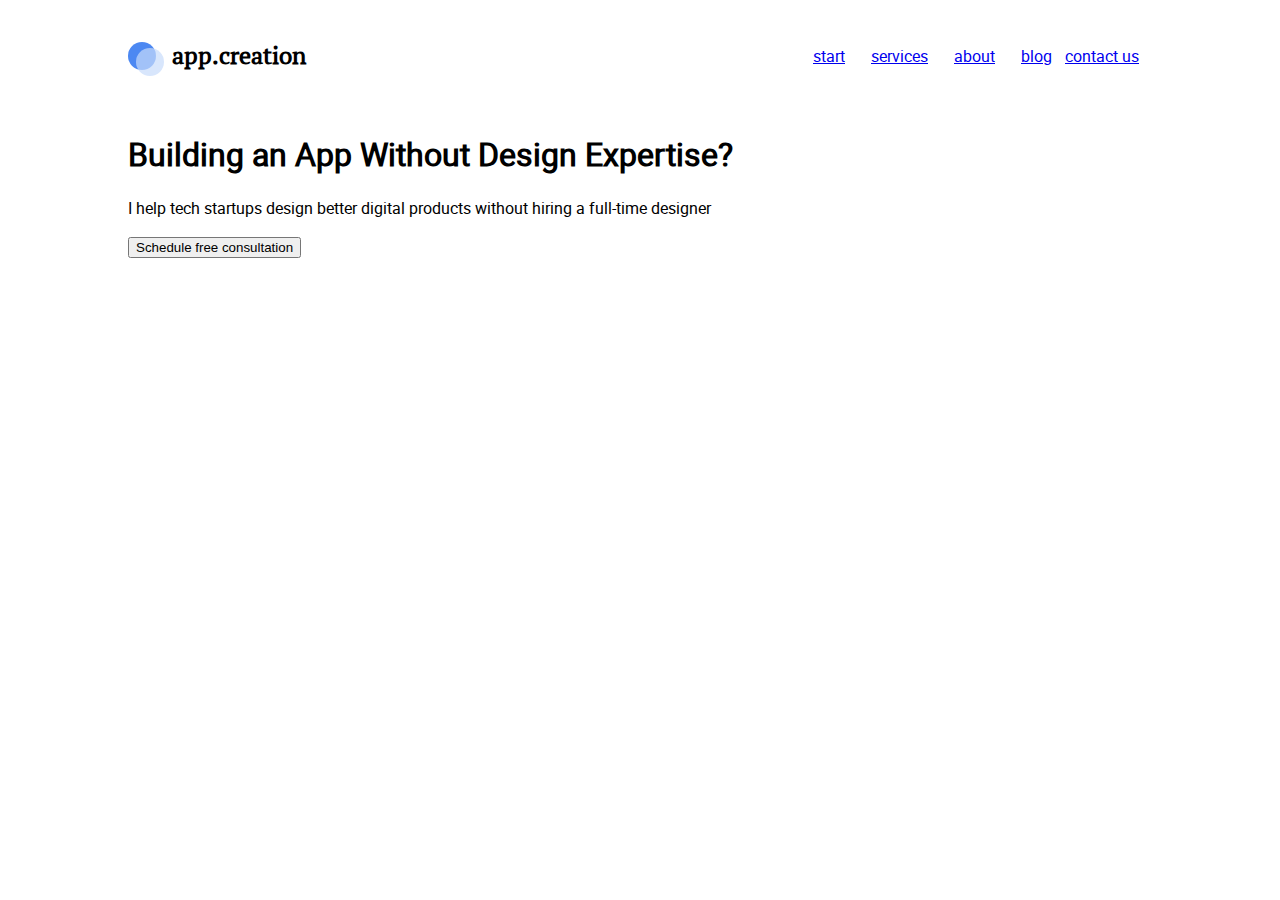
==== index.html @ 88f9d0b4 "Rename index1.html to index.html" ====
<!DOCTYPE html>
<html lang="en">
<head>
  <meta charset="UTF-8">
  <meta name="viewport" content="width=device-width, initial-scale=1">
  <title>Мой первый сайт</title>
  <link rel="stylesheet" href="./fonts.css">
  <link rel="stylesheet" href="./style.css">
</head>
<body>
<div class="wrapper">
  <header class="header">
    <div class="logo">
      <div class="logo__circle logo__circle_color_dark-blue"></div>
      <div class="logo__circle logo__circle_color_blue"></div>
      app.creation</div>
      <nav class="menu">
        <a class="menu__item" href="#">start</a>
        <a class="menu__item" href="#">services</a>
        <a class="menu__item" href="#">about</a>
        <a class="menu__item" href="#">blog</a>
        <a class="menu__item" href="#">contact us</a>
      </nav>
  </header>
  <section class="main-section">
    <main class="main-content">
      <h1 class="main-content__title">
        Building an App Without Design Expertise?
      </h1>
      <p class="main-content__subtitle">
        I help tech startups design better digital products without hiring a full-time designer
      </p>
      <button class="main-content__button" type="button" name="button">
        Schedule free consultation
      </button>
    </main>
    <div class="image-content">
      <img class="image-content__image" src="" alt="">
    </div>
  </section>
  </div>
</body>
</html>
---- fonts.css ----
@font-face {
    font-family: 'pt_serifbold';
    src: url('fonts/ptserif-bold-webfont.woff') format('woff');
    font-weight: normal;
    font-style: normal;

}

@font-face {
    font-family: 'pt_serif';
    src: url('fonts/ptserif-regular-webfont.woff') format('woff');
    font-weight: normal;
    font-style: normal;

}

@font-face {
    font-family: 'roboto';
    src: url('fonts/roboto-regular-webfont.woff') format('woff');
    font-weight: normal;
    font-style: normal;

}

@font-face {
    font-family: 'robotobold';
    src: url('roboto-bold-webfont.woff') format('woff');
    font-weight: normal;
    font-style: normal;
    
}
---- style.css ----
body {
  font-family: 'Roboto', sans-serif;
}
body {
  margin: 0;
}
.wrapper {
  margin: auto;
  width: 80%;
}
.logo {
  position: relative;
  padding: 40px 0;
  padding-left: 44px;
  font: bold 24px/31px 'pt_serif', arial, helvetica, sans-serif;
}
.logo__circle {
  position: absolute;
  left: 0;
  top: 50%;
  transform: translateY(-50%);
  width: 28px;
  height: 28px;
  border-radius: 50%;
  opacity: .7;
}
.logo__circle_color_blue {
  left: 8px;
  top: 56%;
  background: #C8DBFB;
}
.logo__circle_color_dark-blue {
  background: #0056EC;
}
.logo, .menu {
  display: inline-block;
}
.header {
  display: flex;
  justify-content: space-between;
}
.menu {
  display: flex;
  align-items: center;
}
.menu__item {
  padding: 0 13px;
}
.menu__item:last-child {
  padding-left: 0;
}
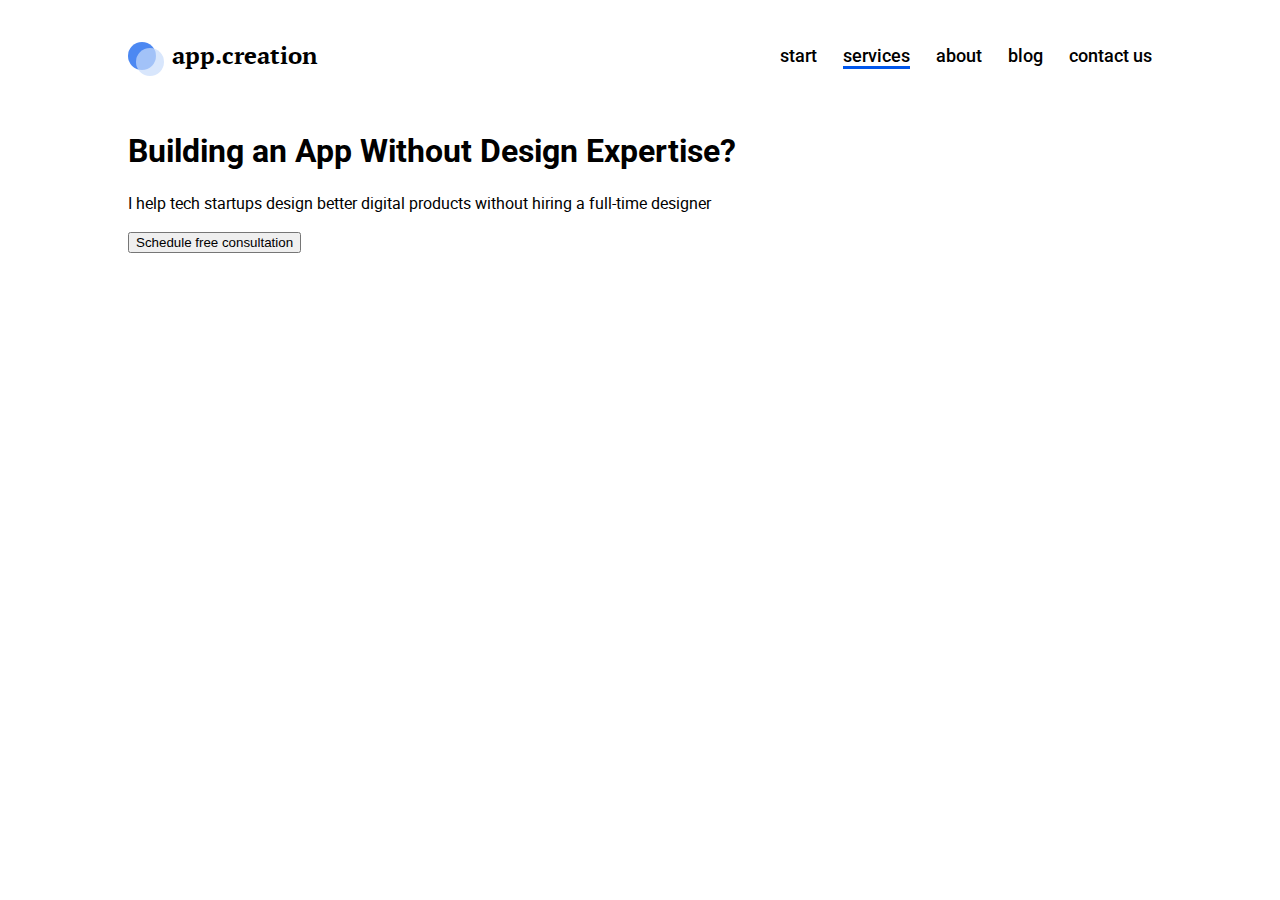
==== commit 23c2c34c: "Rename index1.html to index.html" ====
--- a/index.html
+++ b/index.html
@@ -4,6 +4,7 @@
   <meta charset="UTF-8">
   <meta name="viewport" content="width=device-width, initial-scale=1">
   <title>Мой первый сайт</title>
+  <link href="https://fonts.googleapis.com/css2?family=Roboto:wght@500&display=swap" rel="stylesheet">
   <link rel="stylesheet" href="./fonts.css">
   <link rel="stylesheet" href="./style.css">
 </head>
@@ -16,7 +17,7 @@
       app.creation</div>
       <nav class="menu">
         <a class="menu__item" href="#">start</a>
-        <a class="menu__item" href="#">services</a>
+        <a class="menu__item menu__item_active" href="#">services</a>
         <a class="menu__item" href="#">about</a>
         <a class="menu__item" href="#">blog</a>
         <a class="menu__item" href="#">contact us</a>
--- a/fonts.css
+++ b/fonts.css
@@ -25,8 +25,8 @@
 
 @font-face {
     font-family: 'robotobold';
-    src: url('roboto-bold-webfont.woff') format('woff');
+    src: url('fonts/roboto-bold-webfont.woff') format('woff');
     font-weight: normal;
     font-style: normal;
-    
+
 }
--- a/style.css
+++ b/style.css
@@ -12,7 +12,7 @@
   position: relative;
   padding: 40px 0;
   padding-left: 44px;
-  font: bold 24px/31px 'pt_serif', arial, helvetica, sans-serif;
+  font: bold 24px/31px 'pt_serifbold', arial, helvetica, sans-serif;
 }
 .logo__circle {
   position: absolute;
@@ -44,8 +44,49 @@
   align-items: center;
 }
 .menu__item {
-  padding: 0 13px;
+  position: relative;
+  margin-right: 26px;
+  font: 500 18px/21px 'roboto', arial, helvetica, sans-serif;
+  color: #000;
+  text-decoration: none;
+  transition: opacity .5s;
+}
+.menu__item:after {
+  position: absolute;
+  left: 0;
+  display: block;
+  content: '';
+  width: 0;
+  height: 3px;
+  background: #0056EC;
+  opacity: 0;
+  transition: opacity .5s, width .5s;
 }
 .menu__item:last-child {
-  padding-left: 0;
+  margin-right: 0;
 }
+.menu__item_active:after {
+  position: absolute;
+  display: block;
+  content: '';
+  left: 0;
+  width: 100%;
+  height: 3px;
+  background: #0056EC;
+}
+.menu__item:hover {
+  opacity: 0.5;
+}
+.menu__item:hover:after {
+  position: absolute;
+  left: 0;
+  display: block;
+  content: '';
+  width: 100%;
+  height: 3px;
+  background: #0056EC;
+}
+.menu__item:hover:after, .menu__item_active:after {
+  opacity: 1;
+  width: 100%;
+}
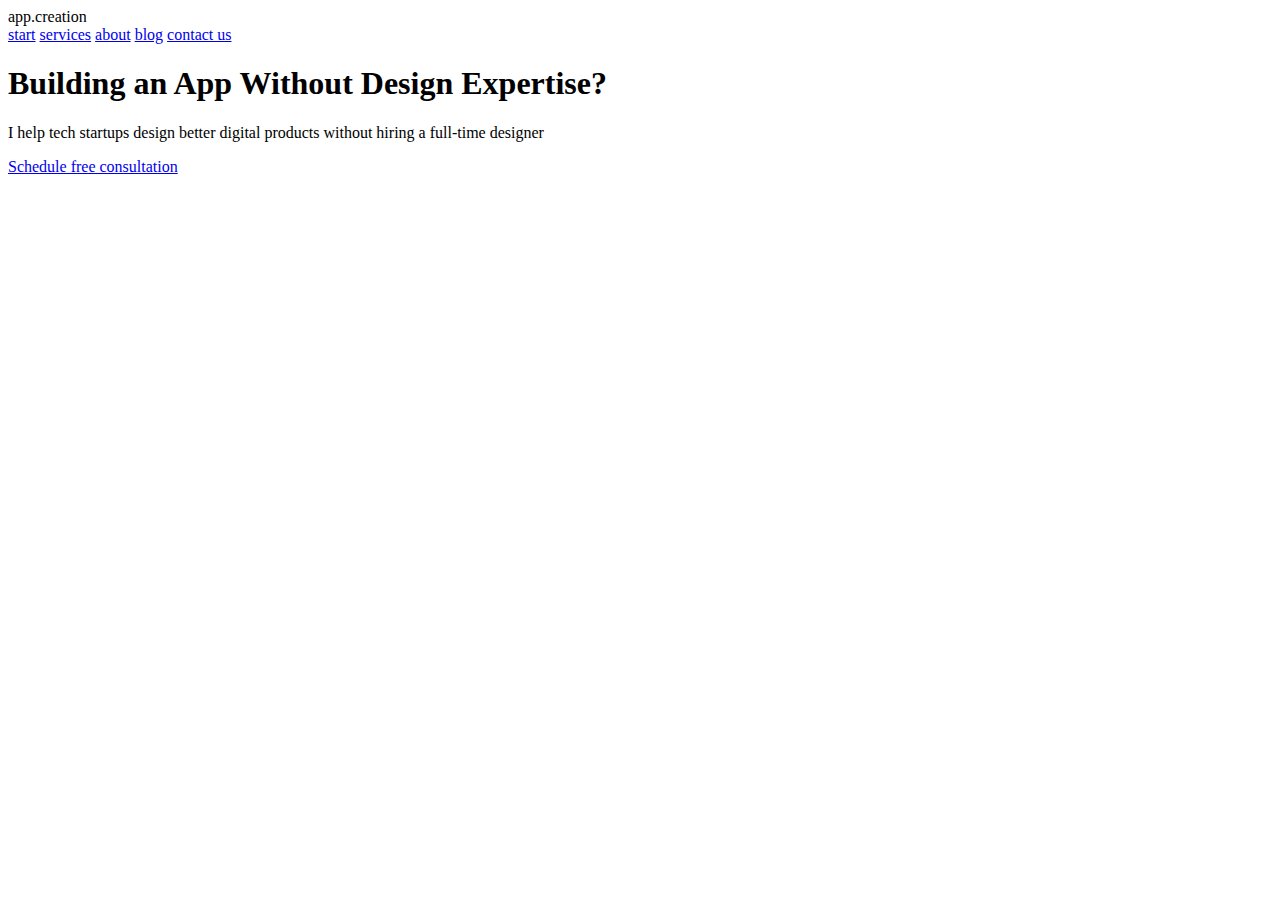
==== commit eacb0817: "Rename index1.html to index.html" ====
--- a/index.html
+++ b/index.html
@@ -23,21 +23,14 @@
         <a class="menu__item" href="#">contact us</a>
       </nav>
   </header>
-  <section class="main-section">
-    <main class="main-content">
-      <h1 class="main-content__title">
-        Building an App Without Design Expertise?
+  <section class="main">
+      <h1 class="main__title">
+        Building an App  <span class="main__title-text_highlight">Without Design Expertise?</span>
       </h1>
-      <p class="main-content__subtitle">
+      <p class="main__subtitle">
         I help tech startups design better digital products without hiring a full-time designer
       </p>
-      <button class="main-content__button" type="button" name="button">
-        Schedule free consultation
-      </button>
-    </main>
-    <div class="image-content">
-      <img class="image-content__image" src="" alt="">
-    </div>
+         <a class="main__button" href="#">Schedule free consultation</a>
   </section>
   </div>
 </body>
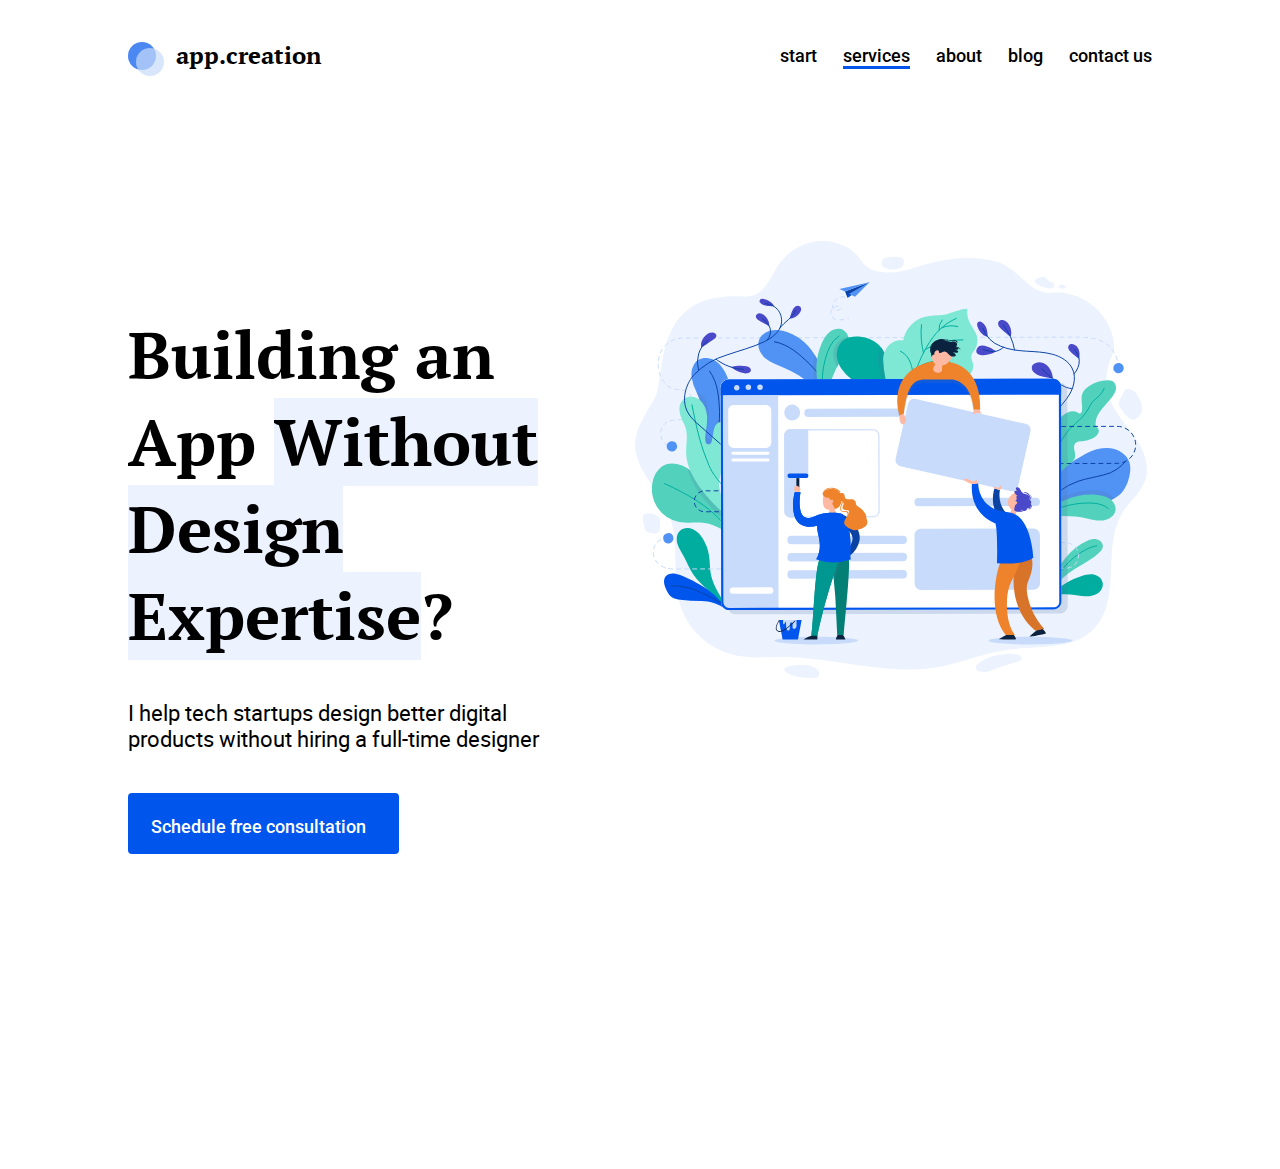
==== commit a3cac53c: "Rename index1.html to index.html" ====
--- a/index.html
+++ b/index.html
@@ -25,13 +25,14 @@
   </header>
   <section class="main">
       <h1 class="main__title">
-        Building an App  <span class="main__title-text_highlight">Without Design Expertise?</span>
+        Building an App <span class="main__title-text_highlight">Without Design Expertise</span>?
       </h1>
       <p class="main__subtitle">
         I help tech startups design better digital products without hiring a full-time designer
       </p>
          <a class="main__button" href="#">Schedule free consultation</a>
   </section>
+  <div class="image-content"></div>
   </div>
 </body>
 </html>
--- a/style.css
+++ b/style.css
@@ -0,0 +1,131 @@
+body {
+  margin: 0;
+}
+.wrapper {
+  margin: auto;
+  width: 80%;
+}
+.logo {
+  position: relative;
+  padding: 40px 0;
+  padding-left: 48px;
+  font: bold 24px/31px 'pt_serifbold', arial, helvetica, sans-serif;
+}
+.logo__circle {
+  position: absolute;
+  left: 0;
+  top: 50%;
+  transform: translateY(-50%);
+  width: 28px;
+  height: 28px;
+  border-radius: 50%;
+  opacity: .7;
+}
+.logo__circle_color_blue {
+  left: 8px;
+  top: 56%;
+  background: #C8DBFB;
+}
+.logo__circle_color_dark-blue {
+  background: #0056EC;
+}
+.logo, .menu {
+  display: inline-block;
+}
+.header {
+  display: flex;
+  justify-content: space-between;
+  margin-bottom: 130px;
+}
+.menu {
+  display: flex;
+  align-items: center;
+}
+.menu__item {
+  position: relative;
+  margin-right: 26px;
+  font: 500 18px/21px 'roboto', arial, helvetica, sans-serif;
+  color: #000;
+  text-decoration: none;
+  transition: opacity .5s;
+}
+.menu__item:after {
+  position: absolute;
+  left: 0;
+  display: block;
+  content: '';
+  width: 0;
+  height: 3px;
+  background: #0056EC;
+  opacity: 0;
+  transition: opacity .5s, width .5s;
+}
+.menu__item:last-child {
+  margin-right: 0;
+}
+.menu__item_active:after {
+  position: absolute;
+  display: block;
+  content: '';
+  left: 0;
+  width: 100%;
+  height: 3px;
+  background: #0056EC;
+}
+.menu__item:hover {
+  opacity: 0.5;
+}
+.menu__item:hover:after {
+  position: absolute;
+  left: 0;
+  display: block;
+  content: '';
+  width: 100%;
+  height: 3px;
+  background: #0056EC;
+}
+.menu__item:hover:after, .menu__item_active:after {
+  opacity: 1;
+  width: 100%;
+}
+.main {
+  padding: 0 55% 180px 0;
+  margin-bottom: 85px;
+  background: no-repeat right 5px top url(img/mainimg.svg);
+  background-size: 50%;
+}
+.main__title {
+  margin: 0 0 40px 0;
+  padding: 71px 0 0 0;
+  font: bold 66px/87px 'pt_serifbold', arial, helvetica, sans-serif;
+}
+.main__subtitle {
+  width: 455px;
+  margin: 0 0 41px 0;
+  font: 400 22px/26px 'roboto', arial, helvetica, sans-serif;
+}
+.main__title-text_highlight {
+  background: #ECF3FF;
+}
+.main__button {
+  display: inline-block;
+  font: 500 18px/21px 'roboto', arial, helvetica, sans-serif;
+  padding: 14px 16px;
+  color: #FFF;
+  background: #0056EC;
+  padding: 23px 33px 17px 23px;
+  text-decoration: none;
+  border-radius: 4px;
+  transition: opacity .5s;
+}
+.main__button:hover {
+  opacity: .5;
+}
+.image-content {
+  padding: 0 0 40px 0;
+  background: url(img/bottom.svg) center no-repeat;
+  display: flex;
+  margin: auto;
+  width: 32px;
+  height: 10px;
+  }
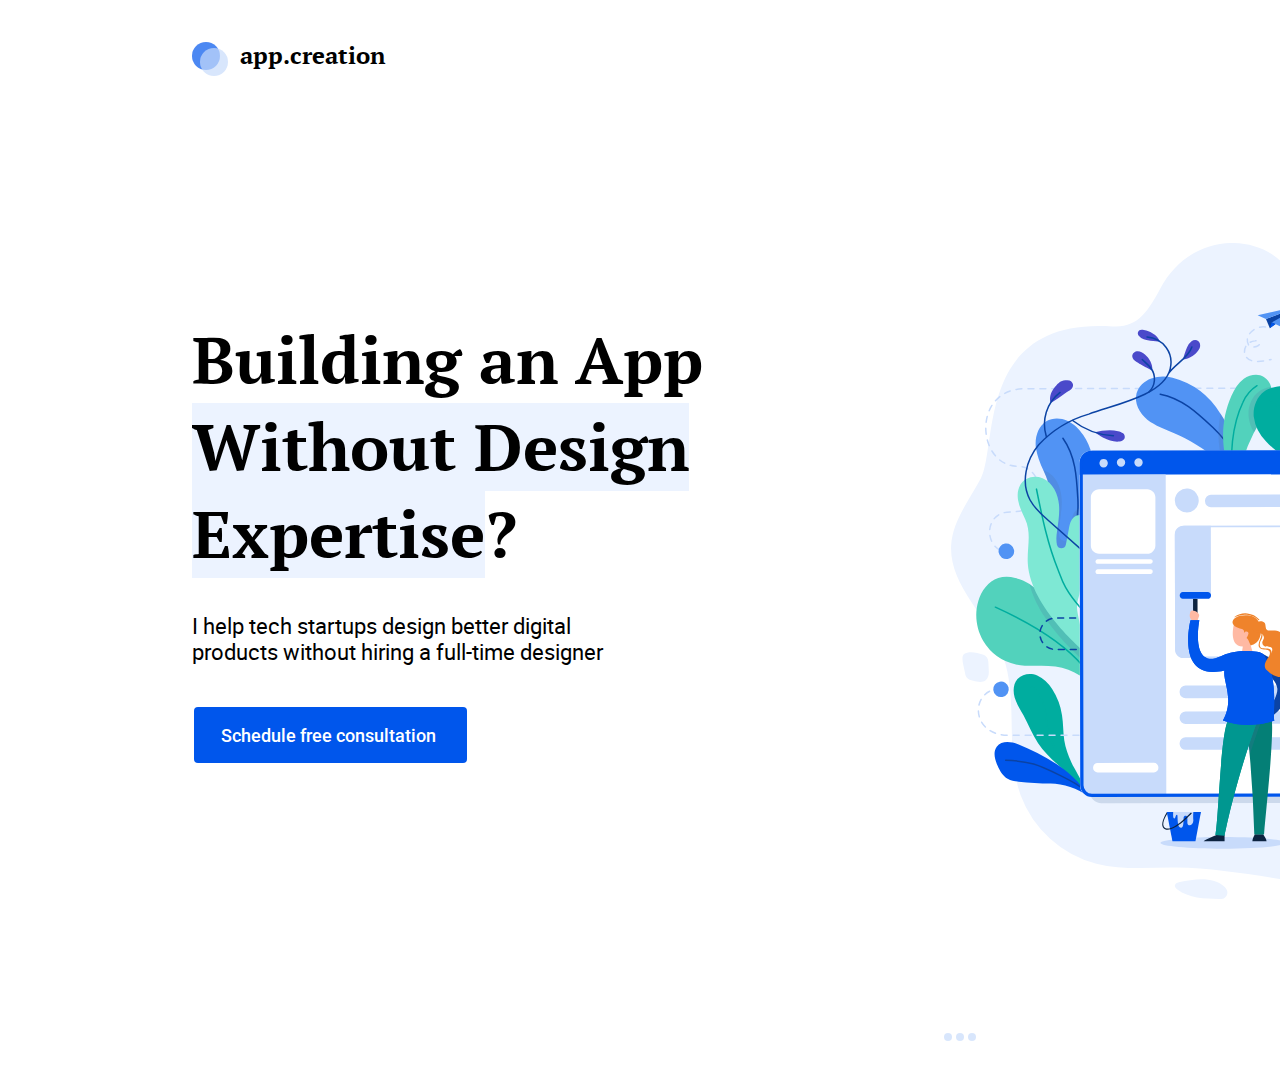
==== commit a4efbfd3: "Rename index1.html to index.html" ====
--- a/index.html
+++ b/index.html
@@ -16,11 +16,11 @@
       <div class="logo__circle logo__circle_color_blue"></div>
       app.creation</div>
       <nav class="menu">
-        <a class="menu__item" href="#">start</a>
-        <a class="menu__item menu__item_active" href="#">services</a>
-        <a class="menu__item" href="#">about</a>
-        <a class="menu__item" href="#">blog</a>
-        <a class="menu__item" href="#">contact us</a>
+        <a class="menu__item" href="#"> start</a>
+        <a class="menu__item menu__item_active" href="#"> services</a>
+        <a class="menu__item" href="#"> about</a>
+        <a class="menu__item" href="#"> blog</a>
+        <a class="menu__item" href="#"> contact us</a>
       </nav>
   </header>
   <section class="main">
@@ -32,7 +32,8 @@
       </p>
          <a class="main__button" href="#">Schedule free consultation</a>
   </section>
-  <div class="image-content"></div>
+  <div class="image-content">
+  <img src="img/bottom.svg" alt=""></div>
   </div>
 </body>
 </html>
--- a/style.css
+++ b/style.css
@@ -1,5 +1,7 @@
 body {
   margin: 0;
+  width: 1920px;
+  height: 1080px;
 }
 .wrapper {
   margin: auto;
@@ -35,15 +37,12 @@
 .header {
   display: flex;
   justify-content: space-between;
-  margin-bottom: 130px;
-}
-.menu {
-  display: flex;
   align-items: center;
+  margin-bottom: 132px;
 }
 .menu__item {
   position: relative;
-  margin-right: 26px;
+  margin-right: 23px;
   font: 500 18px/21px 'roboto', arial, helvetica, sans-serif;
   color: #000;
   text-decoration: none;
@@ -61,7 +60,7 @@
   transition: opacity .5s, width .5s;
 }
 .menu__item:last-child {
-  margin-right: 0;
+  margin-right: 10px;
 }
 .menu__item_active:after {
   position: absolute;
@@ -89,19 +88,22 @@
   width: 100%;
 }
 .main {
-  padding: 0 55% 180px 0;
-  margin-bottom: 85px;
-  background: no-repeat right 5px top url(img/mainimg.svg);
+  padding: 0 63% 250px 0;
+  margin-left: 0;
+  background: no-repeat right 9px top url(img/mainimg.svg);
   background-size: 50%;
 }
 .main__title {
-  margin: 0 0 40px 0;
-  padding: 71px 0 0 0;
+  width: 600px;
+  height: 252px;
+  margin: 0 0 44px 0;
+  padding-top: 13%;
   font: bold 66px/87px 'pt_serifbold', arial, helvetica, sans-serif;
 }
 .main__subtitle {
   width: 455px;
-  margin: 0 0 41px 0;
+  height: 50px;
+  margin: 0 0 44px 0;
   font: 400 22px/26px 'roboto', arial, helvetica, sans-serif;
 }
 .main__title-text_highlight {
@@ -110,22 +112,23 @@
 .main__button {
   display: inline-block;
   font: 500 18px/21px 'roboto', arial, helvetica, sans-serif;
-  padding: 14px 16px;
   color: #FFF;
   background: #0056EC;
-  padding: 23px 33px 17px 23px;
+  padding: 18px 17px 8px 12px;
+  margin-left: 2px;
   text-decoration: none;
   border-radius: 4px;
   transition: opacity .5s;
+  width: 244px;
+  height: 30px;
+  text-align: center;
 }
 .main__button:hover {
   opacity: .5;
 }
 .image-content {
-  padding: 0 0 40px 0;
-  background: url(img/bottom.svg) center no-repeat;
+  width: 100%;
+  margin-top:20px;
   display: flex;
-  margin: auto;
-  width: 32px;
-  height: 10px;
+  justify-content: center;
   }
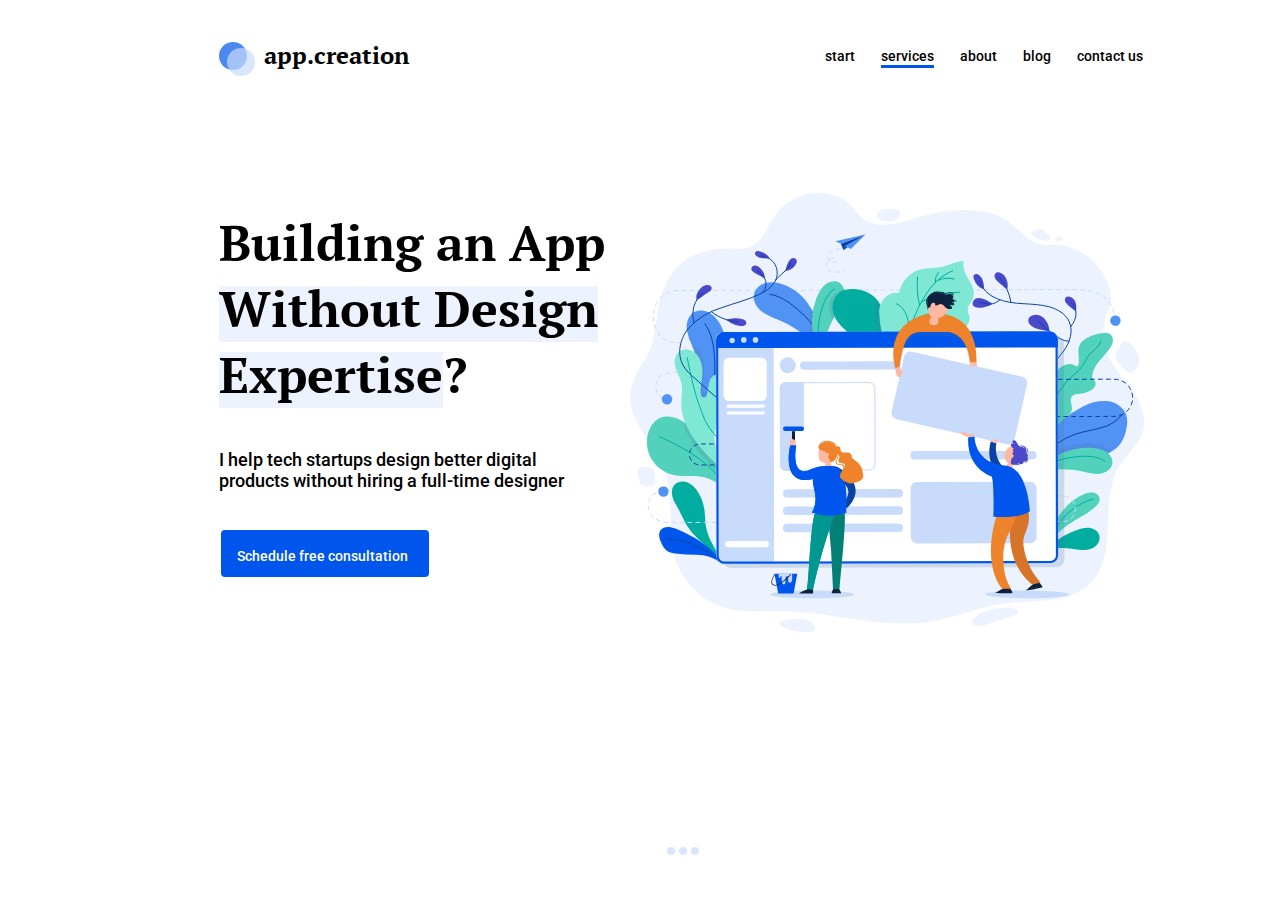
==== commit 4ac9dfea: "Rename index1.html to index.html" ====
--- a/index.html
+++ b/index.html
@@ -28,7 +28,7 @@
         Building an App <span class="main__title-text_highlight">Without Design Expertise</span>?
       </h1>
       <p class="main__subtitle">
-        I help tech startups design better digital products without hiring a full-time designer
+        I help tech startups design better digital products without hiring a&nbsp;full-time designer
       </p>
          <a class="main__button" href="#">Schedule free consultation</a>
   </section>
--- a/style.css
+++ b/style.css
@@ -107,7 +107,7 @@
   font: 400 22px/26px 'roboto', arial, helvetica, sans-serif;
 }
 .main__title-text_highlight {
-  background: #ECF3FF;
+  background: linear-gradient(180deg, rgba(255, 255, 255, 1) 15%, #ECF3FF 15%);
 }
 .main__button {
   display: inline-block;
@@ -132,3 +132,128 @@
   display: flex;
   justify-content: center;
   }
+  /*адаптация для 1366px*/
+
+ @media (max-width: 1366px) {
+   body {
+     width: 1366px;
+     height: 768px;
+   }
+   .wrapper {
+     width: 68%;
+   }
+   .header {
+     margin-bottom: 82px;
+   }
+   .logo {
+     padding-left: 45px;
+   }
+   .menu__item {
+     margin-right: 22px;
+     padding-top: 7px;
+     font: 500 14px/16px 'roboto', arial, helvetica, sans-serif;
+   }
+   .menu__item:last-child {
+     margin-right: 4px;
+   }
+   .main {
+     background-size: 55%;
+     background: no-repeat right 3px top url(img/mainimg.svg);
+   }
+   .main__title {
+     width: 434px;
+     height: 195px;
+     padding-top: 5%;
+     font: bold 50px/66px 'pt_serifbold', arial, helvetica, sans-serif;
+   }
+   .main__subtitle {
+     width: 367px;
+     margin: 0 0 31px 0;
+     font: 500 18px/21px 'roboto', arial, helvetica, sans-serif;
+   }
+   .main__button {
+     width: 179px;
+     height: 21px;
+     font: 500 14px/16px 'roboto', arial, helvetica, sans-serif;
+   }
+   .image-content {
+   }
+ }
+ /*адаптация для 1024px*/
+ @media (max-width: 1024px) {
+   body {
+     width: 1024px;
+     height: 768px;
+   }
+   .wrapper {
+     width: 91%;
+   }
+   .header {
+     margin-bottom: 85px;
+   }
+   .menu__item {
+     margin-right: 22px;
+     padding-top: 10px;
+     }
+   .menu__item:last-child {
+     margin-right: 1px;
+     }
+   .main {
+    background-size: 55%;
+    padding: 0 63% 250px 0;
+  }
+   .main__title {
+     margin-bottom: 45px;
+     font: bold 50px/60px 'pt_serifbold', arial, helvetica, sans-serif;
+   }
+   .main__sibtitle{
+    margin-bottom: 32px;
+    font: 500 18px/21px 'roboto', arial, helvetica, sans-serif;
+  }
+  .main__button{
+    font: 500 14px/16px 'Roboto', arial, helvetica, sans-serif;
+    width: 179px;
+    height: 17px;
+  }
+   }
+    /*адаптация 375px*/
+    @media (max-width: 375px) {
+      body {
+        width: 375px;
+        height: 667px;
+      }
+      .menu {
+        display: none;
+      }
+      .header {
+        margin-bottom: 28px;
+      }
+      .logo {
+        padding: 28px 0;
+        font-size: 0;
+      }
+      .main {
+        text-align: center;
+        padding: 74% 0 0;
+        background-size: 74%;
+        background-position: top center;
+      }
+      .main__title {
+        margin-bottom: 44px;
+        font: bold 30px/39px 'pt_serif', arial, helvetica, sans-serif;
+        width: 267px;
+        height: 96px;
+      }
+      .main__subtitle {
+        margin-bottom: 25px;
+        font: 500 16px/19px 'roboto', arial, helvetica, sans-serif;
+        text-align: center;
+        width: 275px;
+        height: 57px;
+      }
+      .main__button {
+        font: 500 14px/16px 'roboto', arial, helvetica, sans-serif;
+        width: 209px;
+      }
+
+    }
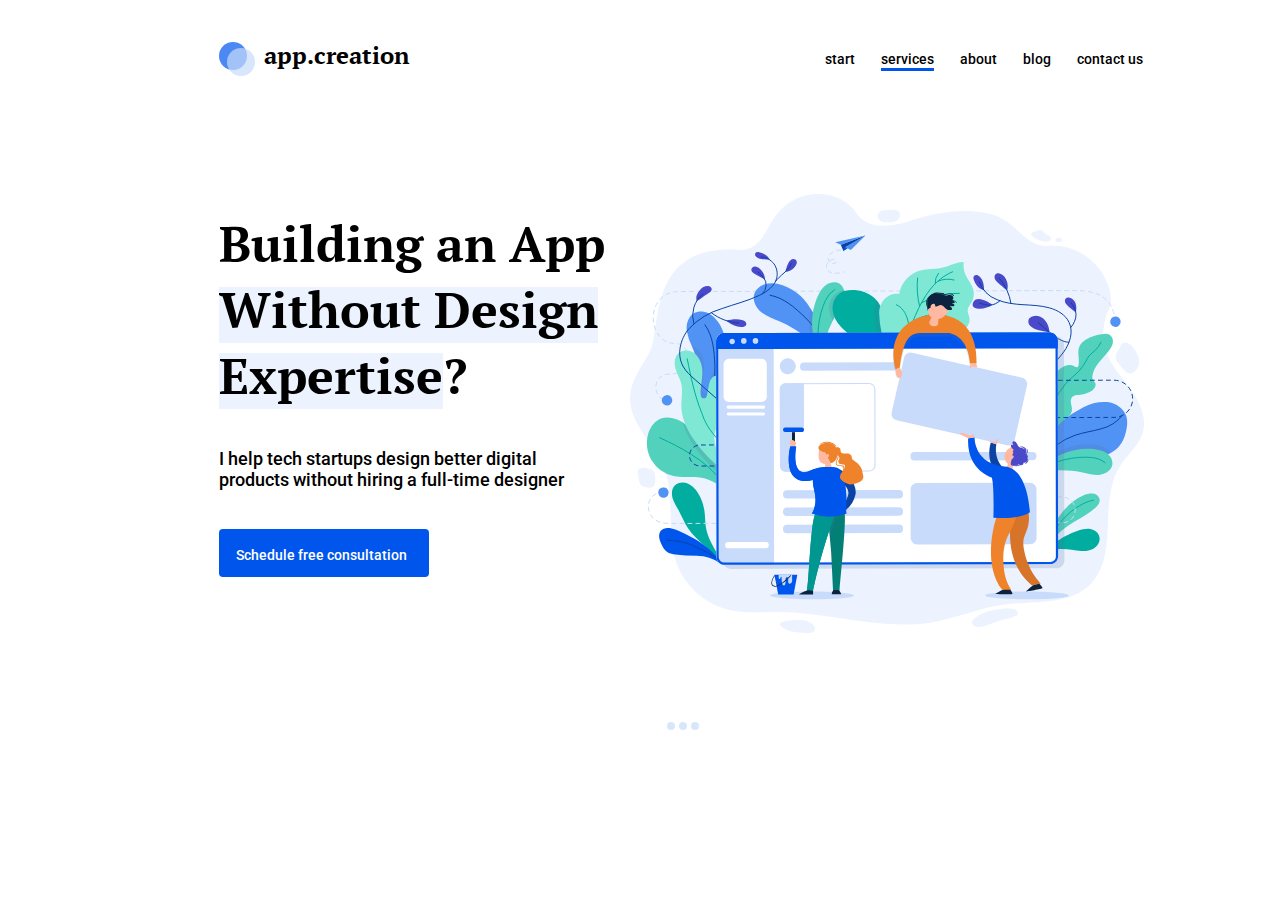
==== commit 2bee7d72: "Rename index1.html to index.html" ====
--- a/index.html
+++ b/index.html
@@ -22,6 +22,19 @@
         <a class="menu__item" href="#"> blog</a>
         <a class="menu__item" href="#"> contact us</a>
       </nav>
+      <div class="hamburger-menu">
+        <input id="menu__toggle" type="checkbox" />
+        <label class="menu__btn" for="menu__toggle">
+    <span></span>
+  </label>
+  <ul class="menu__box">
+    <li><a class="menu__item" href="#">start</a></li>
+    <li><a class="menu__item" href="#">services</a></li>
+    <li><a class="menu__item" href="#">about</a></li>
+    <li><a class="menu__item" href="#">blog</a></li>
+    <li><a class="menu__item" href="#">contact us</a></li>
+  </ul>
+</div>
   </header>
   <section class="main">
       <h1 class="main__title">
--- a/style.css
+++ b/style.css
@@ -132,6 +132,9 @@
   display: flex;
   justify-content: center;
   }
+  .hamburger-menu{
+    display: none;
+  }
   /*адаптация для 1366px*/
 
  @media (max-width: 1366px) {
@@ -143,14 +146,16 @@
      width: 68%;
    }
    .header {
-     margin-bottom: 82px;
+     margin-bottom: 83px;
    }
    .logo {
      padding-left: 45px;
    }
+   .menu {
+     padding-top: 7px;
+   }
    .menu__item {
      margin-right: 22px;
-     padding-top: 7px;
      font: 500 14px/16px 'roboto', arial, helvetica, sans-serif;
    }
    .menu__item:last-child {
@@ -159,10 +164,11 @@
    .main {
      background-size: 55%;
      background: no-repeat right 3px top url(img/mainimg.svg);
+     padding-bottom: 125px;
    }
    .main__title {
      width: 434px;
-     height: 195px;
+     height: 193px;
      padding-top: 5%;
      font: bold 50px/66px 'pt_serifbold', arial, helvetica, sans-serif;
    }
@@ -172,11 +178,13 @@
      font: 500 18px/21px 'roboto', arial, helvetica, sans-serif;
    }
    .main__button {
-     width: 179px;
-     height: 21px;
+     width: 181px;
+     height: 22px;
      font: 500 14px/16px 'roboto', arial, helvetica, sans-serif;
-   }
-   .image-content {
+     margin-left: 0;
+   }
+   .hamburger-menu{
+     display: none;
    }
  }
  /*адаптация для 1024px*/
@@ -191,6 +199,10 @@
    .header {
      margin-bottom: 85px;
    }
+   .logo {
+     padding-left: 44px;
+   }
+
    .menu__item {
      margin-right: 22px;
      padding-top: 10px;
@@ -200,20 +212,25 @@
      }
    .main {
     background-size: 55%;
-    padding: 0 63% 250px 0;
+    padding: 0 63% 125px 0;
   }
    .main__title {
-     margin-bottom: 45px;
-     font: bold 50px/60px 'pt_serifbold', arial, helvetica, sans-serif;
+     font: bold 50px/66px 'pt_serifbold', arial, helvetica, sans-serif;
+     margin-top: 0;
+     margin-bottom: 42px;
    }
    .main__sibtitle{
-    margin-bottom: 32px;
+    margin: 0 0 33px 0;
     font: 500 18px/21px 'roboto', arial, helvetica, sans-serif;
   }
   .main__button{
     font: 500 14px/16px 'Roboto', arial, helvetica, sans-serif;
     width: 179px;
-    height: 17px;
+    height: 18px;
+    padding: 18px 20px 10px 10px;
+  }
+  .hamburger-menu{
+    display: none;
   }
    }
     /*адаптация 375px*/
@@ -222,38 +239,147 @@
         width: 375px;
         height: 667px;
       }
+      .wrapper {
+        width: 100%;
+      }
+      .hamburger-menu {
+        display: inline-block;
+      }
       .menu {
         display: none;
       }
       .header {
-        margin-bottom: 28px;
+        margin-bottom: 1px;
       }
       .logo {
         padding: 28px 0;
         font-size: 0;
       }
+      .logo__circle {
+        margin-left: 24px;
+        transform: translateY(-70%);
+      }
+      .logo__circle_color_blue {
+        top: 57%;
+      }
       .main {
         text-align: center;
-        padding: 74% 0 0;
-        background-size: 74%;
+        padding: 63% 0 0;
+        background-size: 75%;
         background-position: top center;
       }
       .main__title {
         margin-bottom: 44px;
-        font: bold 30px/39px 'pt_serif', arial, helvetica, sans-serif;
-        width: 267px;
-        height: 96px;
+        padding-left: 54px;
+        padding-top: 24px;
+        align-items: center;
+        font: bold 33px/40px 'pt_serif', arial, helvetica, sans-serif;
+        width: 273px;
+        height: 107px;
       }
       .main__subtitle {
         margin-bottom: 25px;
+        margin-left: 69px;
         font: 500 16px/19px 'roboto', arial, helvetica, sans-serif;
         text-align: center;
-        width: 275px;
+        width: 237px;
         height: 57px;
       }
       .main__button {
         font: 500 14px/16px 'roboto', arial, helvetica, sans-serif;
-        width: 209px;
-      }
+        width: 203px;
+        padding: 15px 7px 12px 0px;
+      }
+      .image-content {
+      display: none;
+        }
+        #menu__toggle {
+          opacity: 0;
+        }
 
-    }
+        .menu__btn {
+          display: flex;
+          align-items: center;
+          position: fixed;
+          top: 31px;
+          right: 24px;
+          width: 25px;
+          height: 17px;
+          cursor: pointer;
+          z-index: 1;
+        }
+
+        .menu__btn > span,
+        .menu__btn > span::before,
+        .menu__btn > span::after {
+          display: block;
+          position: absolute;
+          width: 100%;
+          height: 2px;
+          background-color: #0056EC;;
+        }
+        .menu__btn > span::before {
+          content: '';
+          top: -8px;
+        }
+        .menu__btn > span::after {
+          content: '';
+          top: 8px;
+        }
+        .menu__box {
+      display: block;
+      position: fixed;
+      visibility: hidden;
+      top: 0;
+      left: -100%;
+      width: 375px;
+      height: 492px;
+      margin: 0;
+      padding-top: 175px;
+      padding-left: 0;
+      list-style: none;
+      text-align: center;
+      background-color: #FFF;
+      box-shadow: 1px 0px 6px rgba(0, 0, 0, .2);
+    }
+    .menu__item {
+      display: block;
+      padding: 18px 80px;
+      margin-right: 0;
+      color: #000;
+      font: 500 30px/25px 'roboto', arial, helvetica, sans-serif;
+      text-decoration: none;
+    }
+    .menu__item:last-child {
+      margin-right: 0;
+    }
+    .menu__item:hover {
+      background-color: #CFD8DC;
+    }
+    #menu__toggle:checked ~ .menu__btn > span {
+      transform: rotate(45deg);
+    }
+    #menu__toggle:checked ~ .menu__btn > span::before {
+      top: 0;
+      transform: rotate(0);
+    }
+    #menu__toggle:checked ~ .menu__btn > span::after {
+      top: 0;
+      transform: rotate(90deg);
+    }
+    #menu__toggle:checked ~ .menu__box {
+      visibility: visible;
+      left: 0;
+    }
+    .menu__btn > span,
+    .menu__btn > span::before,
+    .menu__btn > span::after {
+      transition-duration: .25s;
+    }
+    .menu__box {
+      transition-duration: .25s;
+    }
+    .menu__item {
+      transition-duration: .25s;
+    }
+    }
